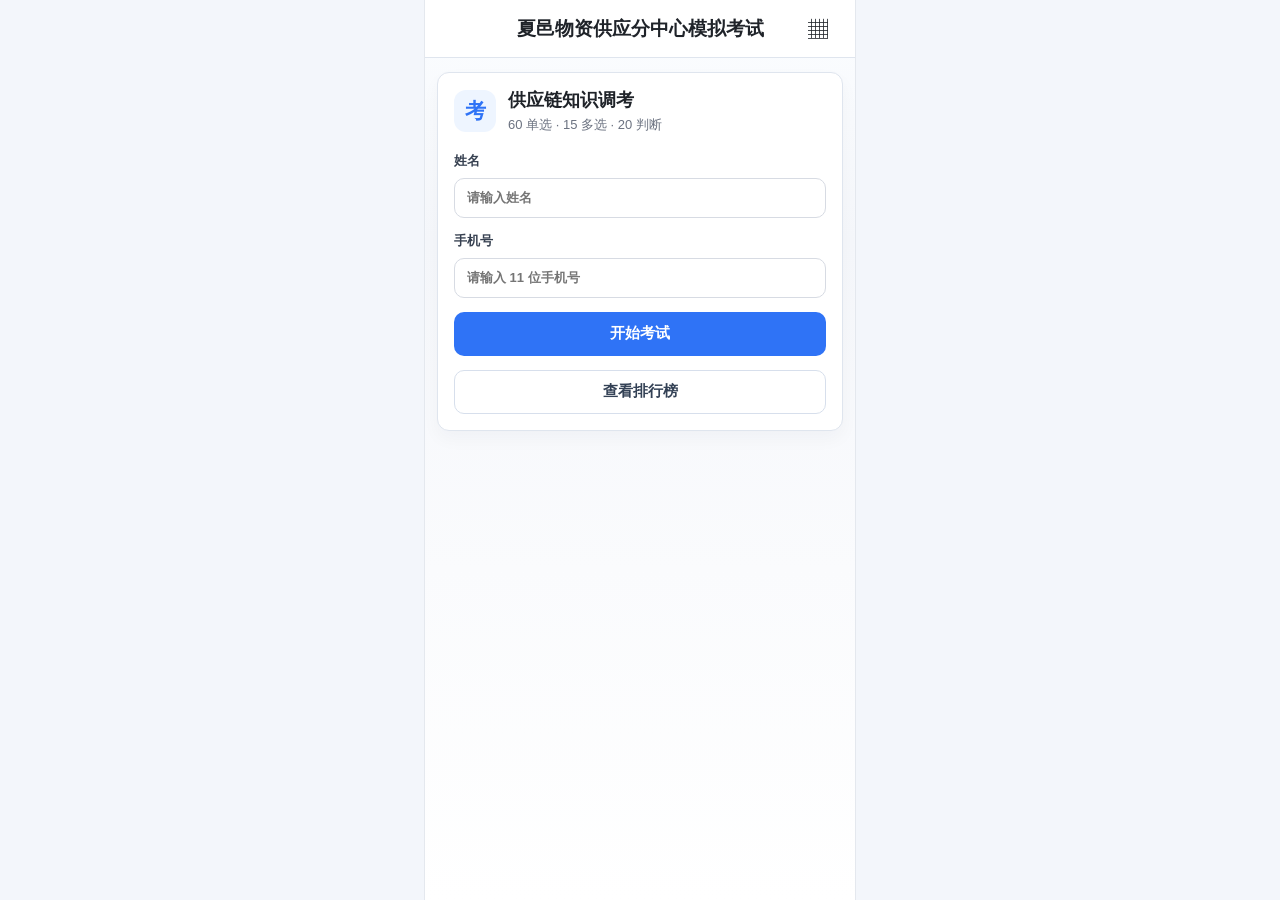
==== index.html @ d89b882b "feat: store exam results in cloud" ====
<!doctype html>
<html lang="zh-CN">
  <head>
    <meta charset="utf-8">
    <meta name="viewport" content="width=device-width, initial-scale=1">
    <title>夏邑物资供应分中心模拟考试</title>
    <link rel="stylesheet" href="./styles.css?v=20260609l">
  </head>
  <body>
    <main class="app-shell">
      <header class="topbar">
        <button class="icon-button hidden" id="backButton" type="button" aria-label="返回">‹</button>
        <h1 id="pageTitle">夏邑物资供应分中心模拟考试</h1>
        <button class="icon-button" id="rankingShortcut" type="button" aria-label="排行榜">▦</button>
      </header>

      <section class="view active" id="loginView">
        <div class="login-panel">
          <div class="brand-block">
            <span class="brand-mark">考</span>
            <div>
              <h2>供应链知识调考</h2>
              <p>60 单选 · 15 多选 · 20 判断</p>
            </div>
          </div>

          <form id="loginForm" class="form-stack">
            <label>
              姓名
              <input id="nameInput" name="name" type="text" autocomplete="name" required maxlength="20" placeholder="请输入姓名">
            </label>
            <label>
              手机号
              <input id="phoneInput" name="phone" type="tel" autocomplete="tel" required pattern="^1[3-9]\d{9}$" placeholder="请输入 11 位手机号">
            </label>
            <button class="primary-button" type="submit">开始考试</button>
            <button id="homeRankingButton" class="secondary-button" type="button">查看排行榜</button>
          </form>
        </div>
      </section>

      <section class="view" id="examView">
        <div class="exam-status">
          <span id="progressText">第 1 / 95 题</span>
          <strong id="timerText">00:00:00</strong>
        </div>
        <div class="progress-track">
          <div id="progressBar" class="progress-bar"></div>
        </div>

        <article class="question-panel">
          <div class="question-meta">
            <span id="questionType">单选题</span>
            <span id="questionScore">1 分</span>
          </div>
          <div class="question-nav">
            <button id="previousQuestionButton" class="secondary-button" type="button">上一题</button>
            <button id="inlineNextQuestionButton" class="primary-button" type="button">下一题</button>
          </div>
          <button id="selectAllButton" class="select-all-button hidden" type="button">全选</button>
          <h2 id="questionStem"></h2>
          <div id="optionsList" class="options-list"></div>
        </article>

        <footer class="exam-actions">
          <button id="questionCardButton" class="secondary-button" type="button">题卡</button>
          <button id="submitExamButton" class="danger-button" type="button">交卷</button>
        </footer>
      </section>

      <section class="view" id="resultView">
        <section class="score-card">
          <div>
            <span>本次成绩</span>
            <strong id="scoreText">0.00</strong>
            <small>分</small>
          </div>
          <div>
            <span>用时</span>
            <strong id="durationText">00:00:00</strong>
          </div>
        </section>

        <nav class="tabs" aria-label="成绩视图">
          <button class="tab active" data-tab="all" type="button">全部</button>
          <button class="tab" data-tab="correct" type="button">答对</button>
          <button class="tab" data-tab="wrong" type="button">答错</button>
          <button class="tab" data-tab="ranking" type="button">排行榜</button>
        </nav>

        <div id="reviewList" class="review-list"></div>
        <div id="rankingList" class="ranking-list hidden"></div>

        <div class="bottom-actions">
          <button id="restartButton" type="button">重新考试</button>
          <button id="homeButton" type="button">返回首页</button>
        </div>
      </section>

      <section class="view" id="rankingView">
        <div class="section-title ranking-title">
          <h3>今日排行榜</h3>
          <span>按得分和用时排序</span>
        </div>
        <div id="homeRankingList" class="ranking-list"></div>
      </section>
    </main>

    <div id="questionSheet" class="sheet hidden" role="dialog" aria-modal="true" aria-labelledby="questionSheetTitle">
      <div class="sheet-backdrop" id="questionSheetBackdrop"></div>
      <section class="sheet-panel">
        <div class="sheet-head">
          <div>
            <h2 id="questionSheetTitle">答题卡</h2>
            <p id="questionSheetSummary">已答 0 / 95</p>
          </div>
          <button id="closeQuestionSheetButton" class="sheet-close" type="button" aria-label="关闭">×</button>
        </div>
        <div id="questionSheetBody" class="question-sheet-body"></div>
      </section>
    </div>

    <script type="module" src="./app.mjs?v=20260609m"></script>
  </body>
</html>
---- styles.css ----
:root {
  color-scheme: light;
  --bg: #f3f6fb;
  --panel: #ffffff;
  --text: #1f2329;
  --muted: #6b7280;
  --line: #dfe5ee;
  --soft-line: #eef2f7;
  --blue: #2f73f6;
  --blue-dark: #1f63dc;
  --blue-soft: #eef5ff;
  --green: #16a34a;
  --red: #dc2626;
  --gold: #f5b93f;
  --silver: #b9c0ca;
  --bronze: #d69a45;
}

* {
  box-sizing: border-box;
}

body {
  margin: 0;
  background: var(--bg);
  color: var(--text);
  font-family: -apple-system, BlinkMacSystemFont, "Segoe UI", "PingFang SC", "Microsoft YaHei", sans-serif;
  font-size: 15px;
}

button,
input {
  font: inherit;
}

.app-shell {
  width: min(100%, 430px);
  min-height: 100vh;
  margin: 0 auto;
  background: linear-gradient(180deg, #fbfdff 0%, #f5f7fb 240px, #fff 100%);
  box-shadow: 0 0 0 1px rgba(15, 23, 42, 0.06);
}

.topbar {
  position: sticky;
  top: 0;
  z-index: 10;
  display: grid;
  grid-template-columns: 44px minmax(0, 1fr) 44px;
  align-items: center;
  min-height: 58px;
  padding: 6px 10px;
  border-bottom: 1px solid var(--line);
  background: rgba(255, 255, 255, 0.96);
  backdrop-filter: blur(12px);
}

.topbar h1 {
  grid-column: 2;
  margin: 0;
  overflow: hidden;
  text-align: center;
  text-overflow: clip;
  white-space: nowrap;
  font-size: clamp(16px, 4.6vw, 19px);
  font-weight: 800;
  line-height: 1.25;
  letter-spacing: 0;
}

#backButton {
  grid-column: 1;
  grid-row: 1;
}

#rankingShortcut {
  grid-column: 3;
  grid-row: 1;
}

.icon-button {
  width: 34px;
  height: 34px;
  border: 0;
  border-radius: 50%;
  background: transparent;
  color: var(--text);
  font-size: 28px;
  line-height: 1;
}

#rankingShortcut {
  font-size: 20px;
}

.view {
  display: none;
  padding: 14px 12px 84px;
}

.view.active {
  display: block;
}

.hidden {
  display: none !important;
}

.login-panel,
.list-panel,
.question-panel,
.score-card {
  border: 1px solid var(--line);
  border-radius: 12px;
  background: var(--panel);
  box-shadow: 0 8px 18px rgba(31, 41, 55, 0.035);
}

.login-panel {
  padding: 16px;
}

.brand-block {
  display: flex;
  gap: 12px;
  align-items: center;
  margin-bottom: 18px;
}

.brand-mark {
  display: grid;
  width: 42px;
  height: 42px;
  place-items: center;
  border-radius: 12px;
  background: var(--blue-soft);
  color: var(--blue);
  font-size: 21px;
  font-weight: 800;
}

.brand-block h2 {
  margin: 0 0 4px;
  font-size: 18px;
  line-height: 1.25;
}

.brand-block p,
.section-title span {
  margin: 0;
  color: var(--muted);
  font-size: 13px;
}

.form-stack {
  display: grid;
  gap: 14px;
}

label {
  display: grid;
  gap: 8px;
  color: #374151;
  font-size: 13px;
  font-weight: 600;
}

input {
  width: 100%;
  min-height: 40px;
  padding: 0 12px;
  border: 1px solid #d7dbe3;
  border-radius: 10px;
  outline: none;
  background: #fff;
  color: var(--text);
}

input:focus {
  border-color: var(--blue);
  box-shadow: 0 0 0 3px rgba(54, 123, 245, 0.14);
}

.primary-button,
.query-row button,
.bottom-actions button,
.secondary-button,
.danger-button {
  min-height: 44px;
  border: 0;
  border-radius: 10px;
  font-weight: 700;
}

.primary-button,
.query-row button,
.bottom-actions button {
  background: var(--blue);
  color: #fff;
}

.secondary-button {
  border: 1px solid #d7dfec;
  background: #fff;
  color: #334155;
}

.danger-button {
  background: #fff1f2;
  color: #be123c;
}

.primary-button:disabled {
  background: #d8dee8;
  color: #7b8494;
}

.secondary-button:disabled {
  border-color: #e2e8f0;
  background: #f8fafc;
  color: #a0a8b5;
}

.primary-button:active,
.query-row button:active,
.bottom-actions button:active {
  background: var(--blue-dark);
}

.query-row {
  display: grid;
  grid-template-columns: 1fr 84px;
  gap: 10px;
  margin-top: 16px;
}

.list-panel {
  margin-top: 16px;
  padding: 16px;
}

.section-title {
  display: flex;
  align-items: center;
  justify-content: space-between;
  gap: 12px;
  margin-bottom: 10px;
}

.section-title h3 {
  margin: 0;
  font-size: 16px;
}

.ranking-title {
  padding: 4px 2px 12px;
}

.empty-state {
  padding: 28px 0;
  color: var(--muted);
  text-align: center;
}

.exam-status {
  display: flex;
  align-items: center;
  justify-content: space-between;
  margin-bottom: 10px;
  color: var(--muted);
  font-size: 15px;
  font-weight: 700;
}

.exam-status strong {
  color: var(--blue);
  font-size: 17px;
  font-variant-numeric: tabular-nums;
}

.progress-track {
  height: 6px;
  overflow: hidden;
  border-radius: 999px;
  background: #e8edf5;
}

.progress-bar {
  width: 0%;
  height: 100%;
  border-radius: inherit;
  background: var(--blue);
  transition: width 0.2s ease;
}

.question-panel {
  margin-top: 16px;
  padding: 16px;
}

.question-meta {
  display: flex;
  justify-content: flex-start;
  gap: 10px;
  margin-bottom: 14px;
  color: var(--blue);
  font-size: 14px;
  font-weight: 700;
}

.question-meta span {
  display: inline-flex;
  align-items: center;
}

.question-meta span + span::before {
  content: "/";
  margin-right: 10px;
  color: #a7b0bf;
}

.select-all-button {
  min-height: 32px;
  margin: -4px 0 14px;
  padding: 0 14px;
  border: 1px solid rgba(47, 115, 246, 0.28);
  border-radius: 999px;
  background: var(--blue-soft);
  color: var(--blue);
  font-size: 13px;
  font-weight: 800;
}

.select-all-button:active {
  background: #dfeeff;
}

#questionStem {
  margin: 0 0 18px;
  font-size: clamp(17px, 4.8vw, 20px);
  font-weight: 750;
  line-height: 1.5;
  letter-spacing: 0;
  text-align: left;
}

.options-list {
  display: grid;
  gap: 10px;
}

.option-item {
  display: grid;
  grid-template-columns: 34px 1fr;
  gap: 10px;
  align-items: center;
  min-height: 58px;
  padding: 12px;
  border: 1px solid #d9e0ea;
  border-radius: 12px;
  background: #fff;
  color: #111827;
  text-align: left;
  box-shadow: 0 3px 8px rgba(15, 23, 42, 0.025);
}

.option-item.selected {
  border-color: var(--blue);
  background: var(--blue-soft);
  box-shadow: 0 0 0 3px rgba(47, 115, 246, 0.12);
}

.option-key {
  display: grid;
  width: 30px;
  height: 30px;
  place-items: center;
  border-radius: 50%;
  background: #eef2f7;
  color: #334155;
  font-weight: 800;
}

.option-item span:last-child {
  justify-self: start;
  width: 100%;
  font-size: 15px;
  font-weight: 650;
  line-height: 1.45;
  text-align: left;
}

.option-item.selected .option-key {
  background: var(--blue);
  color: #fff;
}

.question-nav {
  display: flex;
  justify-content: space-between;
  gap: 12px;
  margin: -4px 0 14px;
}

.question-nav button {
  min-width: 88px;
  padding: 0 16px;
}

.exam-actions,
.bottom-actions {
  position: fixed;
  right: max(0px, calc((100vw - 430px) / 2));
  bottom: 0;
  left: max(0px, calc((100vw - 430px) / 2));
  display: grid;
  gap: 10px;
  width: min(100%, 430px);
  padding: 10px 12px max(10px, env(safe-area-inset-bottom));
  border-top: 1px solid var(--line);
  background: rgba(255, 255, 255, 0.96);
  backdrop-filter: blur(12px);
}

.exam-actions {
  grid-template-columns: 1fr 1fr;
}

.score-card {
  display: grid;
  grid-template-columns: 1fr 1fr;
  gap: 12px;
  padding: 16px;
  background: linear-gradient(135deg, #ffffff 0%, #f3f7ff 100%);
}

.sheet {
  position: fixed;
  inset: 0;
  z-index: 30;
}

.sheet-backdrop {
  position: absolute;
  inset: 0;
  background: rgba(15, 23, 42, 0.36);
}

.sheet-panel {
  position: absolute;
  right: max(0px, calc((100vw - 430px) / 2));
  bottom: 0;
  left: max(0px, calc((100vw - 430px) / 2));
  max-height: 82vh;
  width: min(100%, 430px);
  overflow: auto;
  padding: 16px 14px max(18px, env(safe-area-inset-bottom));
  border-radius: 18px 18px 0 0;
  background: #fff;
  box-shadow: 0 -18px 40px rgba(15, 23, 42, 0.18);
}

.sheet-head {
  display: flex;
  align-items: flex-start;
  justify-content: space-between;
  gap: 12px;
  margin-bottom: 12px;
}

.sheet-head h2 {
  margin: 0 0 4px;
  font-size: 18px;
}

.sheet-head p {
  margin: 0;
  color: var(--muted);
  font-size: 13px;
}

.sheet-close {
  width: 34px;
  height: 34px;
  border: 0;
  border-radius: 50%;
  background: #f1f5f9;
  color: #334155;
  font-size: 24px;
  line-height: 1;
}

.question-sheet-group {
  padding: 12px 0;
  border-top: 1px solid var(--soft-line);
}

.question-sheet-group h3 {
  margin: 0 0 10px;
  font-size: 15px;
}

.question-sheet-grid {
  display: grid;
  grid-template-columns: repeat(5, 1fr);
  gap: 8px;
}

.question-sheet-item {
  display: grid;
  gap: 3px;
  min-height: 50px;
  padding: 6px 4px;
  border: 1px solid #dbe3ef;
  border-radius: 10px;
  background: #fff;
  color: #334155;
}

.question-sheet-item strong {
  font-size: 15px;
}

.question-sheet-item span {
  color: var(--muted);
  font-size: 11px;
}

.question-sheet-item.answered {
  border-color: rgba(47, 115, 246, 0.32);
  background: var(--blue-soft);
  color: var(--blue);
}

.question-sheet-item.answered span {
  color: var(--blue);
}

.question-sheet-item.current {
  box-shadow: 0 0 0 2px rgba(47, 115, 246, 0.26);
}

.score-card div {
  display: grid;
  gap: 6px;
}

.score-card span,
.score-card small {
  color: var(--muted);
}

.score-card strong {
  font-size: 28px;
  line-height: 1;
  font-variant-numeric: tabular-nums;
}

.tabs {
  position: sticky;
  top: 58px;
  z-index: 8;
  display: grid;
  grid-template-columns: repeat(4, 1fr);
  margin: 16px -12px 0;
  border-bottom: 1px solid var(--line);
  background: #fff;
}

.tab {
  height: 46px;
  border: 0;
  border-bottom: 3px solid transparent;
  background: #fff;
  color: #2f343d;
  font-size: 15px;
}

.tab.active {
  border-bottom-color: var(--blue);
  color: var(--blue);
  font-weight: 700;
}

.review-list,
.ranking-list {
  margin: 0 -12px;
}

.review-item {
  padding: 14px 12px;
  border-bottom: 1px solid var(--line);
  background: #fff;
}

.review-head {
  display: flex;
  justify-content: space-between;
  gap: 10px;
  margin-bottom: 8px;
  font-weight: 700;
}

.correct {
  color: var(--green);
}

.wrong {
  color: var(--red);
}

.review-stem {
  margin: 0 0 8px;
  line-height: 1.5;
  font-size: 15px;
}

.review-answer {
  color: var(--muted);
  font-size: 14px;
  line-height: 1.7;
}

.ranking-row {
  display: grid;
  grid-template-columns: 60px minmax(0, 1fr) 74px;
  align-items: center;
  min-height: 96px;
  padding: 12px;
  border-bottom: 1px solid var(--line);
  background: #fff;
}

.rank-badge {
  display: grid;
  width: 40px;
  height: 40px;
  place-items: center;
  justify-self: center;
  border-radius: 50%;
  background: #eef1f6;
  color: #313844;
  font-size: 17px;
  font-weight: 800;
}

.rank-badge.top {
  position: relative;
  color: #fff;
}

.rank-badge.top::after {
  content: "";
  position: absolute;
  bottom: -11px;
  width: 22px;
  height: 14px;
  background: currentColor;
  clip-path: polygon(0 0, 45% 0, 45% 100%, 0 72%, 0 0, 55% 0, 100% 0, 100% 72%, 55% 100%, 55% 0);
  opacity: 0.8;
}

.rank-badge.gold {
  background: var(--gold);
  color: #c47b00;
}

.rank-badge.silver {
  background: var(--silver);
  color: #7b8490;
}

.rank-badge.bronze {
  background: var(--bronze);
  color: #98601e;
}

.rank-person {
  display: grid;
  gap: 8px;
  min-width: 0;
}

.rank-name {
  overflow: hidden;
  text-overflow: ellipsis;
  white-space: nowrap;
  font-size: 15px;
  font-weight: 700;
}

.me-flag {
  display: inline-grid;
  min-width: 28px;
  height: 20px;
  margin-right: 6px;
  place-items: center;
  border-radius: 0 999px 999px 0;
  background: #ff594f;
  color: #fff;
  font-size: 13px;
  font-weight: 800;
}

.rank-meta {
  color: var(--muted);
  font-size: 13px;
  line-height: 1.5;
  font-variant-numeric: tabular-nums;
}

.rank-score {
  text-align: right;
  color: #20242b;
  font-size: 17px;
  line-height: 1.25;
  font-variant-numeric: tabular-nums;
}

.history-item {
  display: grid;
  grid-template-columns: 1fr auto;
  gap: 12px;
  padding: 12px 0;
  border-bottom: 1px solid var(--line);
}

.history-item:last-child {
  border-bottom: 0;
}

.history-item strong {
  font-size: 16px;
}

.history-item span {
  color: var(--muted);
  font-size: 14px;
}

@media (max-width: 420px) {
  .view {
    padding-right: 12px;
    padding-left: 12px;
  }

  .topbar {
    grid-template-columns: 38px minmax(0, 1fr) 38px;
    padding-right: 8px;
    padding-left: 8px;
  }

  .topbar h1 {
    font-size: clamp(15px, 4.4vw, 18px);
  }

  .icon-button {
    width: 34px;
    height: 34px;
  }

  .tabs,
  .review-list,
  .ranking-list {
    margin-right: -12px;
    margin-left: -12px;
  }

  .ranking-row {
    grid-template-columns: 54px minmax(0, 1fr) 70px;
    padding-right: 12px;
    padding-left: 12px;
  }

  .rank-badge {
    width: 38px;
    height: 38px;
  }

  .exam-actions,
  .bottom-actions {
    right: 0;
    left: 0;
    width: 100%;
    padding-right: 12px;
    padding-left: 12px;
  }

  .sheet-panel {
    right: 0;
    left: 0;
    width: 100%;
  }

  .rank-score {
    font-size: 16px;
  }
}
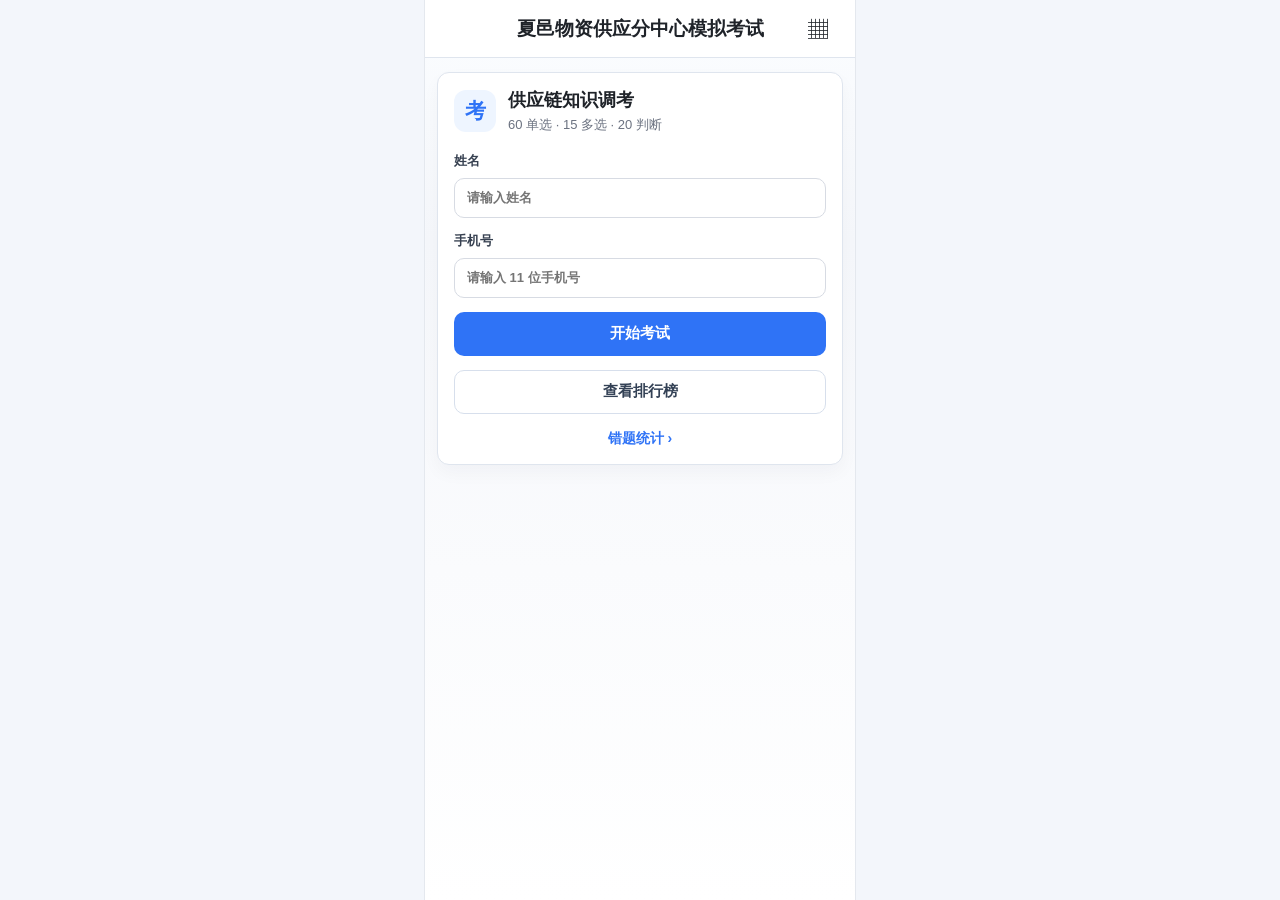
==== commit 13870b03: "feat: practice UI redesign, wrong-answer stats, in-app dialogs, same-origin API - Redesign exam UI t" ====
--- a/index.html
+++ b/index.html
@@ -4,7 +4,7 @@
     <meta charset="utf-8">
     <meta name="viewport" content="width=device-width, initial-scale=1">
     <title>夏邑物资供应分中心模拟考试</title>
-    <link rel="stylesheet" href="./styles.css?v=20260609l">
+    <link rel="stylesheet" href="./styles.css?v=20260609x">
   </head>
   <body>
     <main class="app-shell">
@@ -35,6 +35,7 @@
             </label>
             <button class="primary-button" type="submit">开始考试</button>
             <button id="homeRankingButton" class="secondary-button" type="button">查看排行榜</button>
+            <a class="home-link" href="./admin.html">错题统计 ›</a>
           </form>
         </div>
       </section>
@@ -49,22 +50,26 @@
         </div>
 
         <article class="question-panel">
-          <div class="question-meta">
+          <h2 class="question-title">
             <span id="questionType">单选题</span>
-            <span id="questionScore">1 分</span>
-          </div>
-          <div class="question-nav">
+            <span id="questionScore">1分</span>
+            <span id="questionStem"></span>
+          </h2>
+          <div id="optionsList" class="options-list"></div>
+        </article>
+        <div class="exam-tools">
+          <button id="selectAllButton" class="select-all-button hidden" type="button">全选</button>
+          <div class="nav-group">
             <button id="previousQuestionButton" class="secondary-button" type="button">上一题</button>
             <button id="inlineNextQuestionButton" class="primary-button" type="button">下一题</button>
           </div>
-          <button id="selectAllButton" class="select-all-button hidden" type="button">全选</button>
-          <h2 id="questionStem"></h2>
-          <div id="optionsList" class="options-list"></div>
-        </article>
+        </div>
 
         <footer class="exam-actions">
-          <button id="questionCardButton" class="secondary-button" type="button">题卡</button>
           <button id="submitExamButton" class="danger-button" type="button">交卷</button>
+          <div class="exam-progress-group">
+            <button id="questionCardButton" class="exam-stat exam-stat-btn" type="button"><span class="stat-grid">▦</span><b>答题卡</b></button>
+          </div>
         </footer>
       </section>
 
@@ -120,6 +125,6 @@
       </section>
     </div>
 
-    <script type="module" src="./app.mjs?v=20260609m"></script>
+    <script type="module" src="./app.mjs?v=20260609x"></script>
   </body>
 </html>
--- a/styles.css
+++ b/styles.css
@@ -95,7 +95,7 @@
 
 .view {
   display: none;
-  padding: 14px 12px 84px;
+  padding: 14px 12px calc(96px + env(safe-area-inset-bottom));
 }
 
 .view.active {
@@ -120,6 +120,14 @@
   padding: 16px;
 }
 
+.question-panel {
+  border: 0;
+  border-radius: 0;
+  background: transparent;
+  box-shadow: none;
+  padding: 4px 2px;
+}
+
 .brand-block {
   display: flex;
   gap: 12px;
@@ -155,6 +163,15 @@
 .form-stack {
   display: grid;
   gap: 14px;
+}
+
+.home-link {
+  margin-top: 2px;
+  color: var(--blue);
+  text-align: center;
+  text-decoration: none;
+  font-size: 14px;
+  font-weight: 600;
 }
 
 label {
@@ -298,25 +315,61 @@
   padding: 16px;
 }
 
-.question-meta {
+.question-title {
+  margin: 6px 0 20px;
+  font-size: clamp(18px, 5vw, 21px);
+  font-weight: 750;
+  line-height: 1.6;
+}
+
+#questionType {
+  display: inline-block;
+  vertical-align: 2px;
+  margin-right: 8px;
+  padding: 2px 9px;
+  border-radius: 7px;
+  background: var(--blue);
+  color: #fff;
+  font-size: 13px;
+  font-weight: 700;
+}
+
+#questionScore {
+  vertical-align: 2px;
+  margin-right: 8px;
+  color: var(--muted);
+  font-size: 13px;
+  font-weight: 600;
+}
+
+#questionStem {
+  font-weight: 750;
+}
+
+.exam-tools {
   display: flex;
-  justify-content: flex-start;
+  flex-wrap: wrap;
+  align-items: center;
   gap: 10px;
-  margin-bottom: 14px;
-  color: var(--blue);
-  font-size: 14px;
-  font-weight: 700;
-}
-
-.question-meta span {
-  display: inline-flex;
-  align-items: center;
-}
-
-.question-meta span + span::before {
-  content: "/";
-  margin-right: 10px;
-  color: #a7b0bf;
+  margin-top: 22px;
+}
+
+.exam-tools .submit-answer {
+  flex: 1 1 auto;
+  min-height: 44px;
+  padding: 0 22px;
+}
+
+.exam-tools .nav-group {
+  display: flex;
+  gap: 10px;
+  margin-left: auto;
+}
+
+.exam-tools .nav-group button {
+  min-width: 96px;
+  min-height: 44px;
+  padding: 0 18px;
 }
 
 .select-all-button {
@@ -346,53 +399,102 @@
 
 .options-list {
   display: grid;
-  gap: 10px;
+  gap: 2px;
 }
 
 .option-item {
   display: grid;
-  grid-template-columns: 34px 1fr;
-  gap: 10px;
+  grid-template-columns: 46px 1fr;
+  gap: 16px;
   align-items: center;
-  min-height: 58px;
-  padding: 12px;
-  border: 1px solid #d9e0ea;
+  min-height: 60px;
+  padding: 9px 2px;
+  border: 0;
   border-radius: 12px;
+  background: transparent;
+  color: #1f2937;
+  text-align: left;
+}
+
+.option-item + .option-item {
+  border-top: 1px solid #f1f4f9;
+}
+
+.option-item.selected {
+  background: var(--blue-soft);
+  border-top-color: transparent;
+}
+
+.option-key {
+  display: grid;
+  width: 46px;
+  height: 46px;
+  place-items: center;
+  border: 1px solid #d6dde7;
+  border-radius: 10px;
   background: #fff;
-  color: #111827;
-  text-align: left;
-  box-shadow: 0 3px 8px rgba(15, 23, 42, 0.025);
-}
-
-.option-item.selected {
+  color: #5b6473;
+  font-size: 18px;
+  font-weight: 600;
+}
+
+.option-item.selected .option-key {
   border-color: var(--blue);
-  background: var(--blue-soft);
-  box-shadow: 0 0 0 3px rgba(47, 115, 246, 0.12);
-}
-
-.option-key {
-  display: grid;
-  width: 30px;
-  height: 30px;
-  place-items: center;
-  border-radius: 50%;
-  background: #eef2f7;
-  color: #334155;
-  font-weight: 800;
 }
 
 .option-item span:last-child {
   justify-self: start;
   width: 100%;
-  font-size: 15px;
-  font-weight: 650;
-  line-height: 1.45;
+  font-size: 16.5px;
+  font-weight: 500;
+  line-height: 1.5;
   text-align: left;
+}
+
+.option-item.selected span:last-child {
+  color: var(--blue);
+  font-weight: 600;
 }
 
 .option-item.selected .option-key {
   background: var(--blue);
+  border-color: var(--blue);
   color: #fff;
+}
+
+/* 练习模式：判定后高亮 */
+.option-item.is-correct {
+  background: #ecfbf1;
+}
+
+.option-item.is-correct .option-key {
+  background: var(--green);
+  border-color: var(--green);
+  color: #fff;
+}
+
+.option-item.is-correct span:last-child {
+  color: var(--green);
+  font-weight: 600;
+}
+
+.option-item.is-wrong {
+  background: #fef2f2;
+}
+
+.option-item.is-wrong .option-key {
+  background: var(--red);
+  border-color: var(--red);
+  color: #fff;
+}
+
+.option-item.is-wrong span:last-child {
+  color: var(--red);
+  font-weight: 600;
+}
+
+.option-item:disabled {
+  opacity: 1;
 }
 
 .question-nav {
@@ -423,7 +525,60 @@
 }
 
 .exam-actions {
-  grid-template-columns: 1fr 1fr;
+  display: flex;
+  align-items: center;
+  justify-content: space-between;
+}
+
+.exam-actions .danger-button {
+  flex: 0 0 auto;
+  padding: 0 26px;
+}
+
+.exam-progress-group {
+  display: flex;
+  align-items: center;
+  gap: 18px;
+}
+
+.exam-stat {
+  display: flex;
+  flex-direction: column;
+  align-items: center;
+  gap: 3px;
+  min-height: auto;
+  padding: 0;
+  border: 0;
+  background: transparent;
+  color: var(--muted);
+  font-size: 11px;
+  line-height: 1;
+}
+
+.exam-stat b {
+  font-size: 12px;
+  font-weight: 700;
+  color: #475569;
+}
+
+.stat-dot {
+  display: grid;
+  place-items: center;
+  width: 26px;
+  height: 26px;
+  border-radius: 50%;
+  color: #fff;
+  font-size: 15px;
+  font-weight: 700;
+}
+
+.stat-ok { background: var(--green); }
+.stat-no { background: var(--red); }
+
+.stat-grid {
+  font-size: 22px;
+  line-height: 1;
+  color: #475569;
 }
 
 .score-card {
@@ -615,10 +770,81 @@
   font-size: 15px;
 }
 
+.review-options {
+  margin: 0 0 10px;
+  padding: 0;
+  list-style: none;
+  display: grid;
+  gap: 6px;
+}
+
+.review-option {
+  display: grid;
+  grid-template-columns: 22px minmax(0, 1fr) auto;
+  align-items: center;
+  gap: 8px;
+  padding: 8px 10px;
+  border: 1px solid var(--soft-line);
+  border-radius: 8px;
+  background: #fbfcfe;
+  font-size: 14px;
+  line-height: 1.45;
+}
+
+.review-option-key {
+  display: grid;
+  place-items: center;
+  width: 22px;
+  height: 22px;
+  border-radius: 50%;
+  background: #eef1f6;
+  color: var(--muted);
+  font-size: 12px;
+  font-weight: 700;
+}
+
+.review-option-tag {
+  font-size: 11px;
+  font-weight: 700;
+  white-space: nowrap;
+}
+
+.review-option.opt-correct {
+  border-color: #b6e6c8;
+  background: #ecfbf1;
+}
+
+.review-option.opt-correct .review-option-key {
+  background: var(--green);
+  color: #fff;
+}
+
+.review-option.opt-correct .review-option-tag {
+  color: var(--green);
+}
+
+.review-option.opt-wrong {
+  border-color: #f6c5c5;
+  background: #fef2f2;
+}
+
+.review-option.opt-wrong .review-option-key {
+  background: var(--red);
+  color: #fff;
+}
+
+.review-option.opt-wrong .review-option-tag {
+  color: var(--red);
+}
+
 .review-answer {
   color: var(--muted);
   font-size: 14px;
   line-height: 1.7;
+}
+
+.review-answer b {
+  color: var(--green);
 }
 
 .ranking-row {
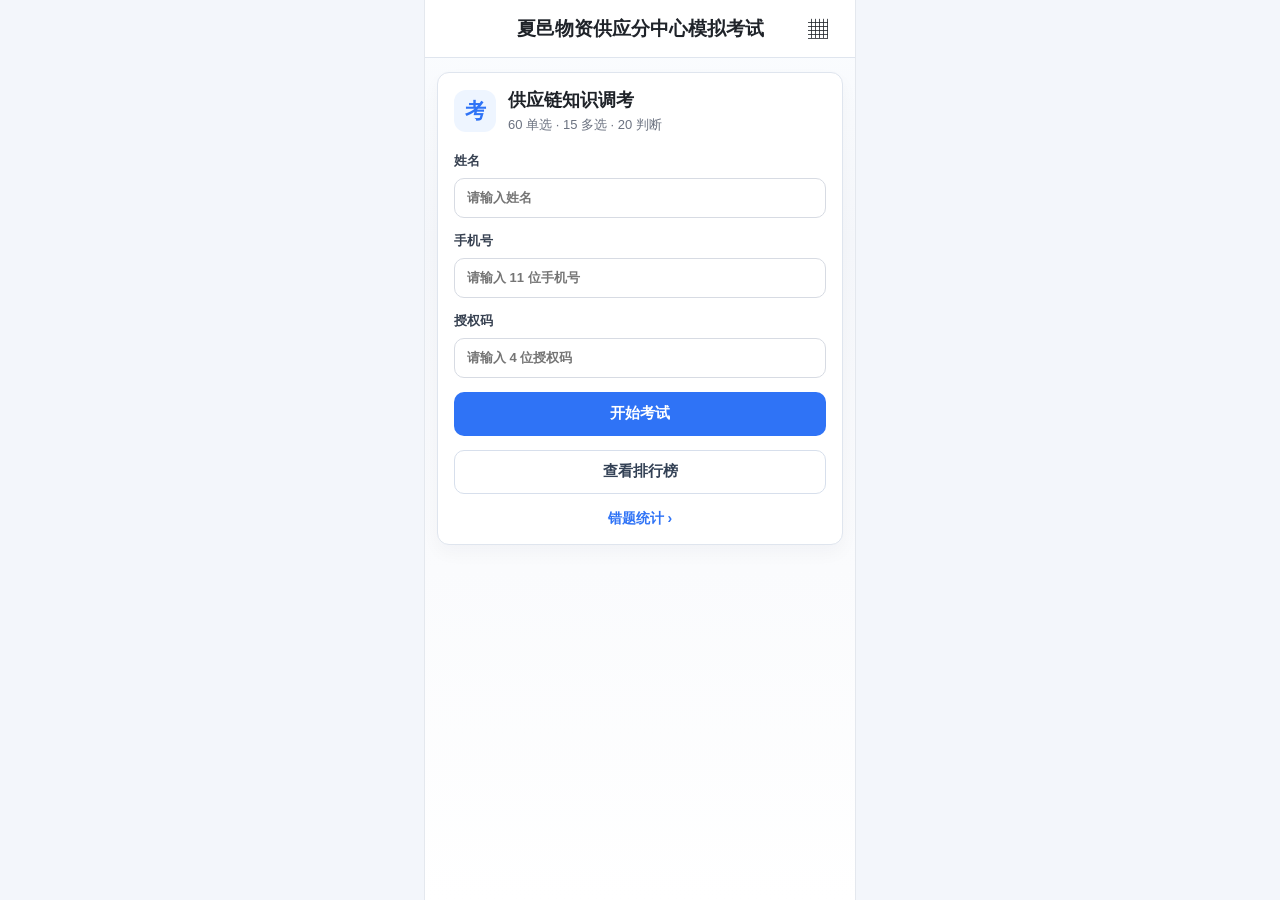
==== commit b280d876: "feat: daily authorization code required to start exam - 4-digit code derived deterministically from " ====
--- a/index.html
+++ b/index.html
@@ -4,7 +4,7 @@
     <meta charset="utf-8">
     <meta name="viewport" content="width=device-width, initial-scale=1">
     <title>夏邑物资供应分中心模拟考试</title>
-    <link rel="stylesheet" href="./styles.css?v=20260609x">
+    <link rel="stylesheet" href="./styles.css?v=20260609z">
   </head>
   <body>
     <main class="app-shell">
@@ -32,6 +32,10 @@
             <label>
               手机号
               <input id="phoneInput" name="phone" type="tel" autocomplete="tel" required pattern="^1[3-9]\d{9}$" placeholder="请输入 11 位手机号">
+            </label>
+            <label>
+              授权码
+              <input id="codeInput" name="code" type="tel" inputmode="numeric" required pattern="\d{4}" maxlength="4" placeholder="请输入 4 位授权码">
             </label>
             <button class="primary-button" type="submit">开始考试</button>
             <button id="homeRankingButton" class="secondary-button" type="button">查看排行榜</button>
@@ -125,6 +129,6 @@
       </section>
     </div>
 
-    <script type="module" src="./app.mjs?v=20260609x"></script>
+    <script type="module" src="./app.mjs?v=20260609z"></script>
   </body>
 </html>
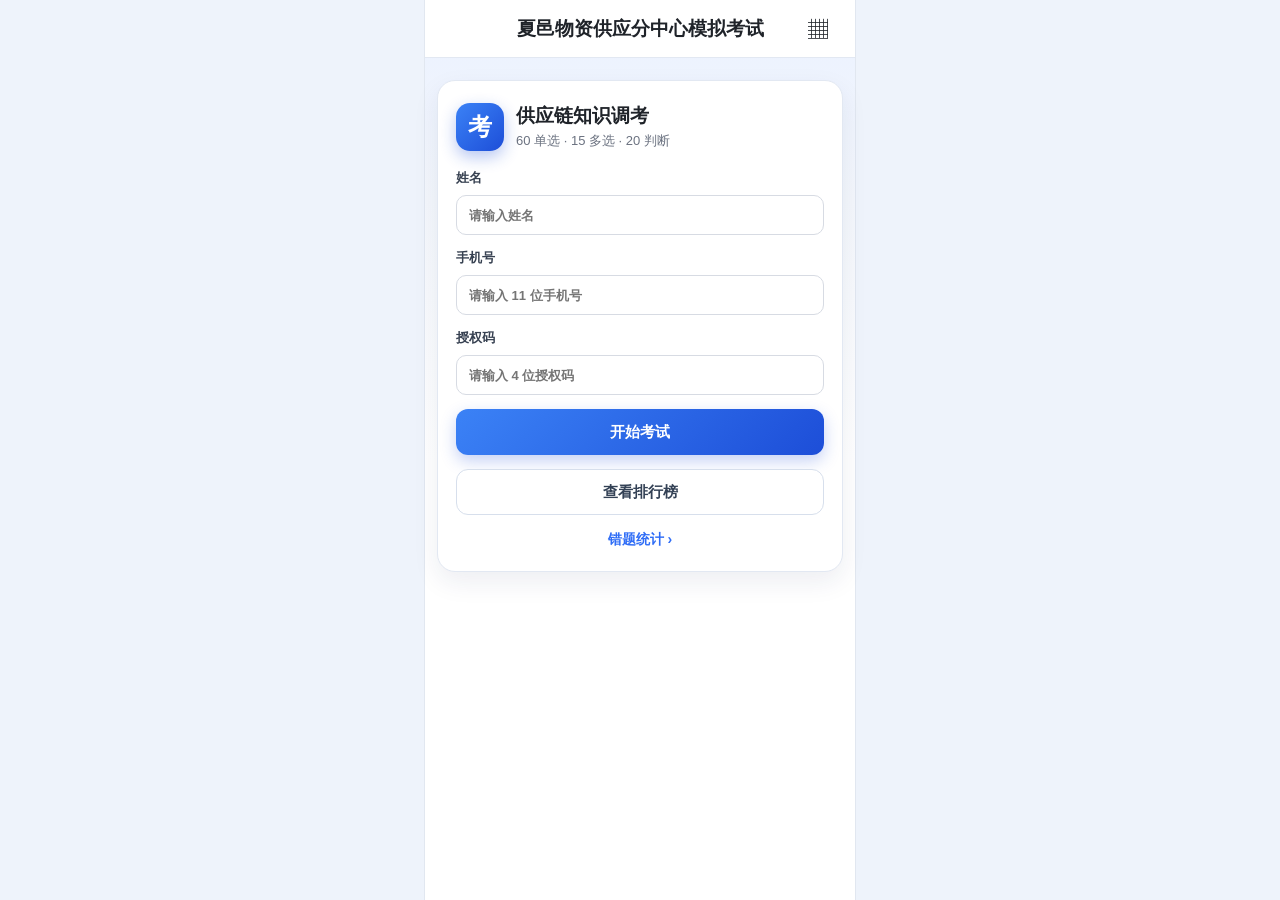
==== commit 1060d7cd: "style: overall visual polish (gradients, shadows, refined cards & buttons) Co-Authored-By: Claude Op" ====
--- a/index.html
+++ b/index.html
@@ -4,7 +4,7 @@
     <meta charset="utf-8">
     <meta name="viewport" content="width=device-width, initial-scale=1">
     <title>夏邑物资供应分中心模拟考试</title>
-    <link rel="stylesheet" href="./styles.css?v=20260609z">
+    <link rel="stylesheet" href="./styles.css?v=20260609z2">
   </head>
   <body>
     <main class="app-shell">
@@ -129,6 +129,6 @@
       </section>
     </div>
 
-    <script type="module" src="./app.mjs?v=20260609z"></script>
+    <script type="module" src="./app.mjs?v=20260609z2"></script>
   </body>
 </html>
--- a/styles.css
+++ b/styles.css
@@ -1,19 +1,22 @@
 :root {
   color-scheme: light;
-  --bg: #f3f6fb;
+  --bg: #eef3fb;
   --panel: #ffffff;
   --text: #1f2329;
   --muted: #6b7280;
-  --line: #dfe5ee;
+  --line: #e2e8f2;
   --soft-line: #eef2f7;
-  --blue: #2f73f6;
-  --blue-dark: #1f63dc;
-  --blue-soft: #eef5ff;
+  --blue: #2f6df6;
+  --blue-dark: #1f5be0;
+  --blue-soft: #eef4ff;
+  --brand-grad: linear-gradient(135deg, #3b82f6 0%, #1d4ed8 100%);
   --green: #16a34a;
   --red: #dc2626;
   --gold: #f5b93f;
   --silver: #b9c0ca;
   --bronze: #d69a45;
+  --shadow-sm: 0 2px 8px rgba(15, 23, 42, 0.05);
+  --shadow-md: 0 10px 26px rgba(31, 41, 85, 0.08);
 }
 
 * {
@@ -37,8 +40,8 @@
   width: min(100%, 430px);
   min-height: 100vh;
   margin: 0 auto;
-  background: linear-gradient(180deg, #fbfdff 0%, #f5f7fb 240px, #fff 100%);
-  box-shadow: 0 0 0 1px rgba(15, 23, 42, 0.06);
+  background: linear-gradient(180deg, #eaf1ff 0%, #f4f7fc 200px, #ffffff 460px);
+  box-shadow: 0 0 0 1px rgba(15, 23, 42, 0.05);
 }
 
 .topbar {
@@ -117,7 +120,10 @@
 }
 
 .login-panel {
-  padding: 16px;
+  margin-top: 8px;
+  padding: 22px 18px;
+  border-radius: 18px;
+  box-shadow: var(--shadow-md);
 }
 
 .question-panel {
@@ -137,19 +143,21 @@
 
 .brand-mark {
   display: grid;
-  width: 42px;
-  height: 42px;
+  width: 48px;
+  height: 48px;
   place-items: center;
-  border-radius: 12px;
-  background: var(--blue-soft);
-  color: var(--blue);
-  font-size: 21px;
+  border-radius: 14px;
+  background: var(--brand-grad);
+  color: #fff;
+  font-size: 24px;
   font-weight: 800;
+  box-shadow: 0 6px 16px rgba(29, 78, 216, 0.32);
 }
 
 .brand-block h2 {
   margin: 0 0 4px;
-  font-size: 18px;
+  font-size: 19px;
+  font-weight: 800;
   line-height: 1.25;
 }
 
@@ -203,17 +211,24 @@
 .bottom-actions button,
 .secondary-button,
 .danger-button {
-  min-height: 44px;
+  min-height: 46px;
   border: 0;
-  border-radius: 10px;
+  border-radius: 12px;
   font-weight: 700;
+  transition: transform 0.04s ease, filter 0.15s ease;
 }
 
 .primary-button,
 .query-row button,
 .bottom-actions button {
-  background: var(--blue);
-  color: #fff;
+  background: var(--brand-grad);
+  color: #fff;
+  box-shadow: 0 6px 16px rgba(29, 78, 216, 0.26);
+}
+
+.primary-button:active,
+.bottom-actions button:active {
+  transform: translateY(1px);
 }
 
 .secondary-button {
@@ -306,7 +321,8 @@
   width: 0%;
   height: 100%;
   border-radius: inherit;
-  background: var(--blue);
+  transition: width 0.25s ease;
+  background: var(--brand-grad);
   transition: width 0.2s ease;
 }
 
@@ -585,8 +601,12 @@
   display: grid;
   grid-template-columns: 1fr 1fr;
   gap: 12px;
-  padding: 16px;
-  background: linear-gradient(135deg, #ffffff 0%, #f3f7ff 100%);
+  margin-top: 6px;
+  padding: 20px 18px;
+  border: 0;
+  border-radius: 18px;
+  background: var(--brand-grad);
+  box-shadow: 0 12px 28px rgba(29, 78, 216, 0.28);
 }
 
 .sheet {
@@ -702,12 +722,13 @@
 
 .score-card span,
 .score-card small {
-  color: var(--muted);
+  color: rgba(255, 255, 255, 0.82);
 }
 
 .score-card strong {
-  font-size: 28px;
+  font-size: 34px;
   line-height: 1;
+  color: #fff;
   font-variant-numeric: tabular-nums;
 }
 
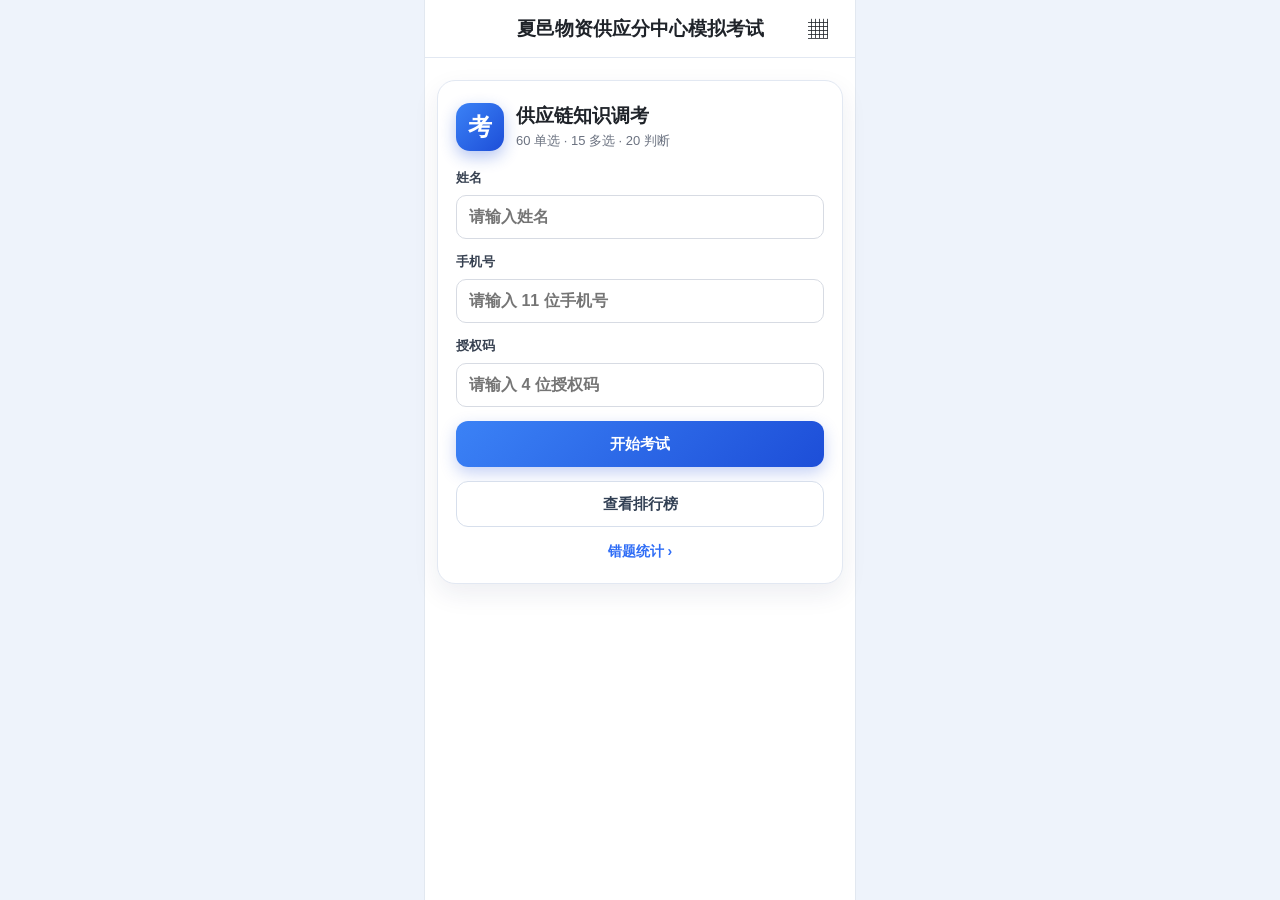
==== commit fa0cf058: "style: heiti font, pure-white bg, smaller title, hide score, disable zoom - Switch font stack to Hei" ====
--- a/index.html
+++ b/index.html
@@ -2,9 +2,9 @@
 <html lang="zh-CN">
   <head>
     <meta charset="utf-8">
-    <meta name="viewport" content="width=device-width, initial-scale=1">
+    <meta name="viewport" content="width=device-width, initial-scale=1, maximum-scale=1, minimum-scale=1, user-scalable=no, viewport-fit=cover">
     <title>夏邑物资供应分中心模拟考试</title>
-    <link rel="stylesheet" href="./styles.css?v=20260609z2">
+    <link rel="stylesheet" href="./styles.css?v=20260609z5">
   </head>
   <body>
     <main class="app-shell">
@@ -129,6 +129,6 @@
       </section>
     </div>
 
-    <script type="module" src="./app.mjs?v=20260609z2"></script>
+    <script type="module" src="./app.mjs?v=20260609z5"></script>
   </body>
 </html>
--- a/styles.css
+++ b/styles.css
@@ -27,8 +27,10 @@
   margin: 0;
   background: var(--bg);
   color: var(--text);
-  font-family: -apple-system, BlinkMacSystemFont, "Segoe UI", "PingFang SC", "Microsoft YaHei", sans-serif;
+  font-family: "PingFang SC", "Heiti SC", "Hiragino Sans GB", "Source Han Sans CN", "Noto Sans CJK SC", "MiSans", "HarmonyOS Sans SC", "Microsoft YaHei", SimHei, "黑体", -apple-system, BlinkMacSystemFont, sans-serif;
   font-size: 15px;
+  -webkit-font-smoothing: antialiased;
+  -moz-osx-font-smoothing: grayscale;
 }
 
 button,
@@ -40,7 +42,7 @@
   width: min(100%, 430px);
   min-height: 100vh;
   margin: 0 auto;
-  background: linear-gradient(180deg, #eaf1ff 0%, #f4f7fc 200px, #ffffff 460px);
+  background: #ffffff;
   box-shadow: 0 0 0 1px rgba(15, 23, 42, 0.05);
 }
 
@@ -192,13 +194,14 @@
 
 input {
   width: 100%;
-  min-height: 40px;
+  min-height: 44px;
   padding: 0 12px;
   border: 1px solid #d7dbe3;
   border-radius: 10px;
   outline: none;
   background: #fff;
   color: var(--text);
+  font-size: 16px;
 }
 
 input:focus {
@@ -333,9 +336,13 @@
 
 .question-title {
   margin: 6px 0 20px;
-  font-size: clamp(18px, 5vw, 21px);
-  font-weight: 750;
+  font-size: clamp(15.5px, 4.2vw, 18px);
+  font-weight: 700;
   line-height: 1.6;
+}
+
+#questionScore {
+  display: none;
 }
 
 #questionType {
@@ -359,7 +366,7 @@
 }
 
 #questionStem {
-  font-weight: 750;
+  font-weight: 700;
 }
 
 .exam-tools {
